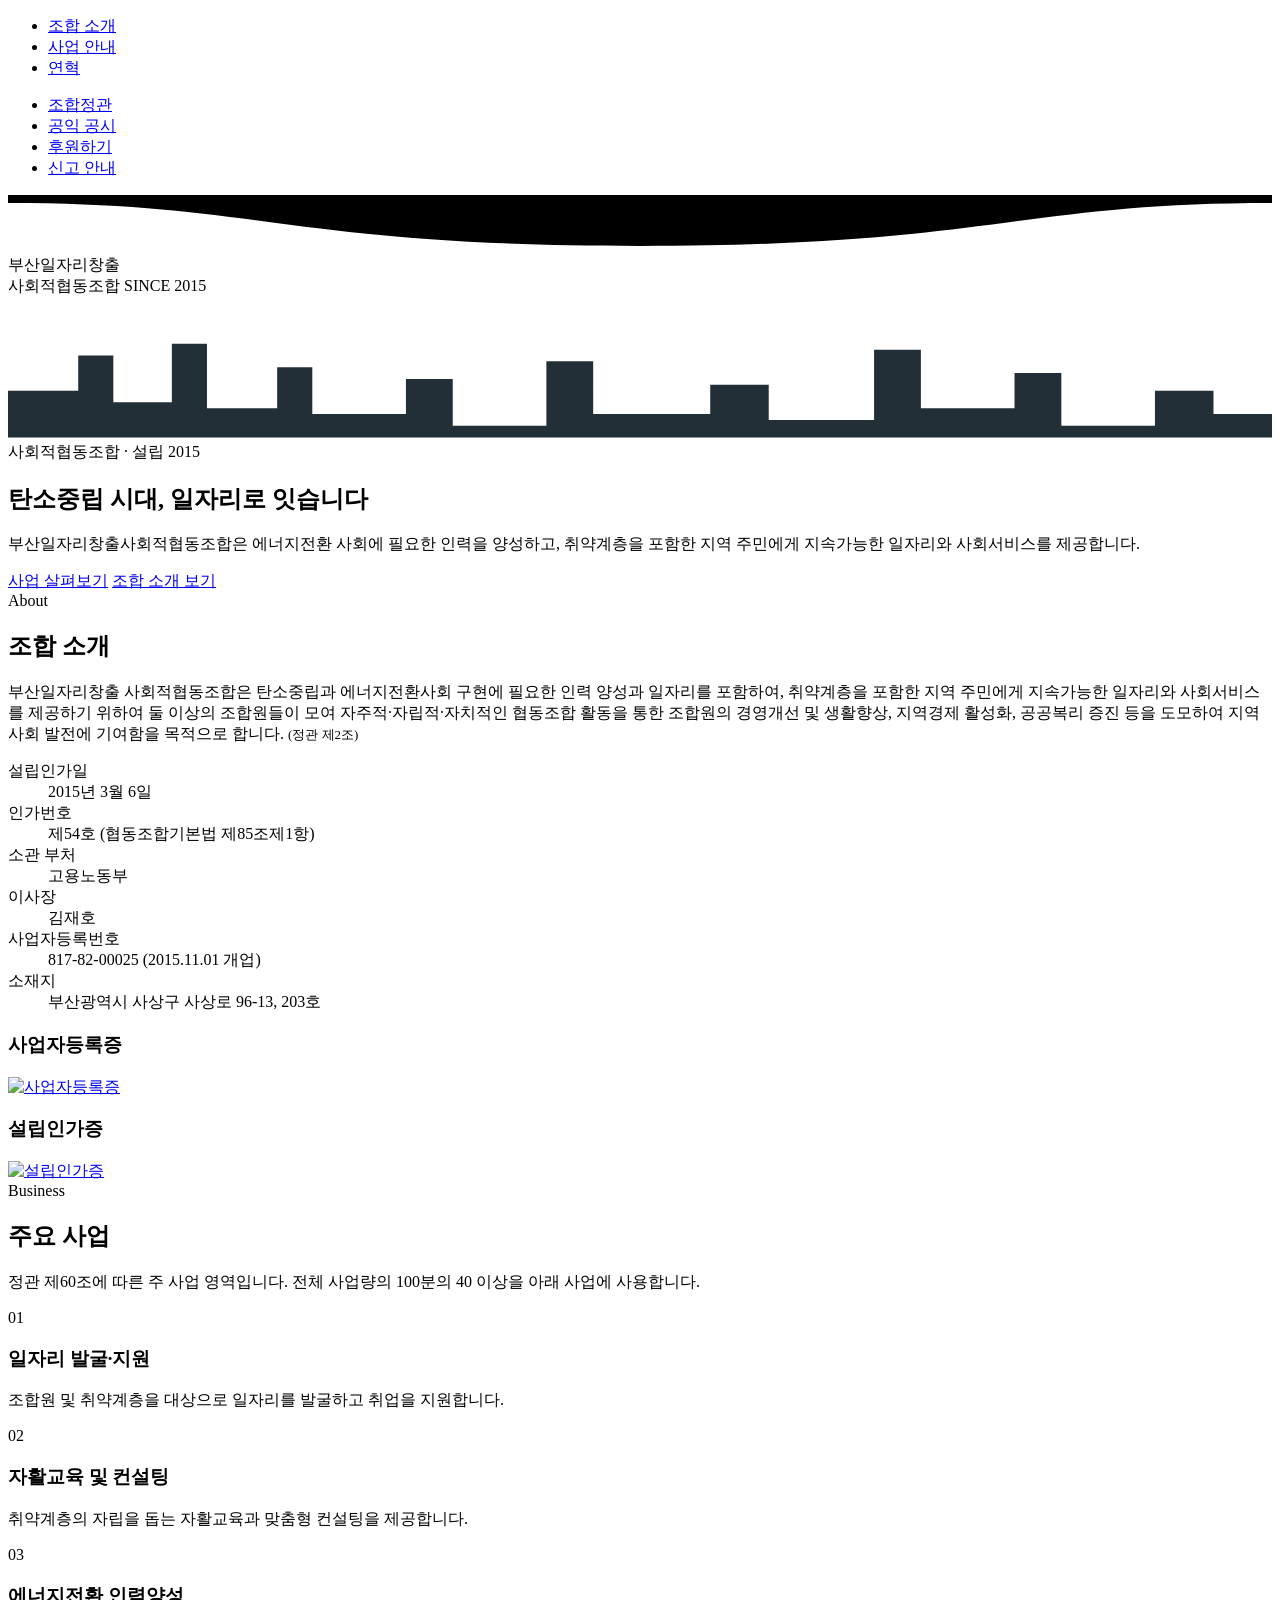
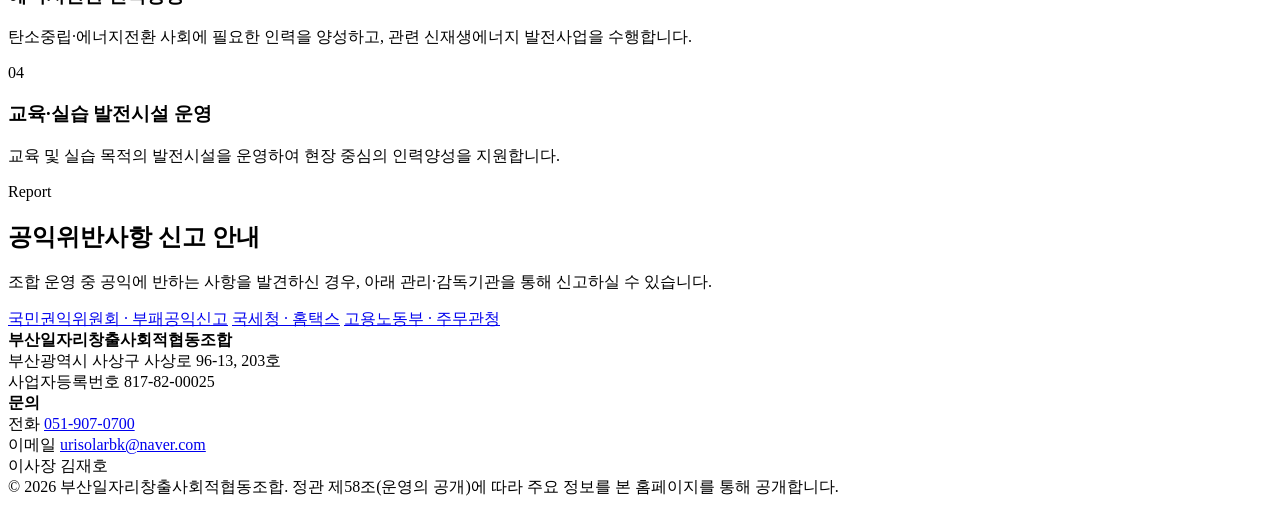
==== index.html @ 8a698aa3 "Add donation link to navigation menu" ====
<!DOCTYPE html>
<html lang="ko">
<head>
<meta charset="UTF-8">
<meta name="viewport" content="width=device-width, initial-scale=1.0">
<title>부산일자리창출사회적협동조합</title>
<meta name="description" content="부산일자리창출사회적협동조합 - 탄소중립·에너지전환 인력양성과 취약계층 일자리·사회서비스를 제공하는 사회적협동조합입니다.">
<link rel="preconnect" href="https://fonts.googleapis.com">
<link href="https://fonts.googleapis.com/css2?family=Noto+Serif+KR:wght@500;700;900&family=Noto+Sans+KR:wght@400;500;700&display=swap" rel="stylesheet">
<link rel="stylesheet" href="style.css">
  <meta name="google-site-verification" content="fuhwoI04CVjdQe6kmIng2stGraC-bw67WJQG1tqXW0I" />
</head>
  
<body>

<header class="header-shell">
  <div class="nav-row">
    <nav class="nav-left"><ul>
      <li><a href="#about">조합 소개</a></li>
      <li><a href="#business">사업 안내</a></li>
      <li><a href="history.html">연혁</a></li>
    </ul></nav>
    <div class="brand-spacer"></div>
    <nav class="nav-right"><ul>
      <li><a href="articles.html">조합정관</a></li>
      <li><a href="disclosure.html">공익 공시</a></li>
      <li><a href="donate.html">후원하기</a></li>
      <li><a href="#report">신고 안내</a></li>
    </ul></nav>
  </div>
  <div class="wave-wrap">
    <svg viewBox="0 0 1440 64" preserveAspectRatio="none">
      <path d="M0,0 L1440,0 L1440,9 C1150,9 1120,58 720,58 C320,58 290,9 0,9 Z" fill="var(--brand-1)"/>
      <path d="M0,9 C290,9 320,58 720,58 C1120,58 1150,9 1440,9" fill="none" stroke="var(--amber)" stroke-width="3"/>
    </svg>
  </div>
  <div class="brand-tab">
    <span class="bn">부산일자리창출<br>사회적협동조합</span>
    <span class="bs">SINCE 2015</span>
  </div>
</header>

<section class="hero">
  <svg class="skyline" viewBox="0 0 1080 120" preserveAspectRatio="none">
    <polygon points="0,120 0,80 60,80 60,50 90,50 90,90 140,90 140,40 170,40 170,95 230,95 230,60 260,60 260,100 340,100 340,70 380,70 380,110 460,110 460,55 500,55 500,100 600,100 600,75 650,75 650,105 740,105 740,45 780,45 780,95 860,95 860,65 900,65 900,110 980,110 980,80 1030,80 1030,100 1080,100 1080,120" fill="#0B1922" opacity="0.9"/>
  </svg>
  <div class="wrap hero-inner">
    <span class="eyebrow">사회적협동조합 · 설립 2015</span>
    <h1>탄소중립 시대, 일자리로 잇습니다</h1>
    <p>부산일자리창출사회적협동조합은 에너지전환 사회에 필요한 인력을 양성하고, 취약계층을 포함한 지역 주민에게 지속가능한 일자리와 사회서비스를 제공합니다.</p>
    <a href="#business" class="btn btn-primary">사업 살펴보기</a>
    <a href="#about" class="btn btn-ghost">조합 소개 보기</a>
  </div>
</section>

<section id="about">
  <div class="wrap">
    <div class="section-head">
      <span class="eyebrow">About</span>
      <h2>조합 소개</h2>
      <p>부산일자리창출 사회적협동조합은 탄소중립과 에너지전환사회 구현에 필요한 인력 양성과 일자리를 포함하여, 취약계층을 포함한 지역 주민에게 지속가능한 일자리와 사회서비스를 제공하기 위하여 둘 이상의 조합원들이 모여 자주적·자립적·자치적인 협동조합 활동을 통한 조합원의 경영개선 및 생활향상, 지역경제 활성화, 공공복리 증진 등을 도모하여 지역사회 발전에 기여함을 목적으로 합니다. <span style="color:var(--steel);font-size:13px;">(정관 제2조)</span></p>
    </div>
    
    <!-- 기본 정보 카드 -->
    <div class="info-card">
      <div class="info-row"><dt>설립인가일</dt><dd>2015년 3월 6일</dd></div>
      <div class="info-row"><dt>인가번호</dt><dd>제54호 (협동조합기본법 제85조제1항)</dd></div>
      <div class="info-row"><dt>소관 부처</dt><dd>고용노동부</dd></div>
      <div class="info-row"><dt>이사장</dt><dd>김재호</dd></div>
      <div class="info-row"><dt>사업자등록번호</dt><dd>817-82-00025 (2015.11.01 개업)</dd></div>
      <div class="info-row"><dt>소재지</dt><dd>부산광역시 사상구 사상로 96-13, 203호</dd></div>
    </div>

    <!-- 서류 이미지 좌우 가로 배치 영역 -->
    <div class="doc-image-grid">
      <div class="doc-image-box">
        <h3>사업자등록증</h3>
        <a href="사업자등록증.png" target="_blank" title="클릭 시 원본 크게 보기">
          <img src="사업자등록증.png" alt="사업자등록증">
        </a>
      </div>
      <div class="doc-image-box">
        <h3>설립인가증</h3>
        <a href="설립인가증.png" target="_blank" title="클릭 시 원본 크게 보기">
          <img src="설립인가증.png" alt="설립인가증">
        </a>
      </div>
    </div>

  </div>
</section>

<section class="alt" id="business">
  <div class="wrap">
    <div class="section-head">
      <span class="eyebrow">Business</span>
      <h2>주요 사업</h2>
      <p>정관 제60조에 따른 주 사업 영역입니다. 전체 사업량의 100분의 40 이상을 아래 사업에 사용합니다.</p>
    </div>
    <div class="biz-grid">
      <div class="biz-card">
        <span class="num">01</span>
        <h3>일자리 발굴·지원</h3>
        <p>조합원 및 취약계층을 대상으로 일자리를 발굴하고 취업을 지원합니다.</p>
      </div>
      <div class="biz-card">
        <span class="num">02</span>
        <h3>자활교육 및 컨설팅</h3>
        <p>취약계층의 자립을 돕는 자활교육과 맞춤형 컨설팅을 제공합니다.</p>
      </div>
      <div class="biz-card">
        <span class="num">03</span>
        <h3>에너지전환 인력양성</h3>
        <p>탄소중립·에너지전환 사회에 필요한 인력을 양성하고, 관련 신재생에너지 발전사업을 수행합니다.</p>
      </div>
      <div class="biz-card">
        <span class="num">04</span>
        <h3>교육·실습 발전시설 운영</h3>
        <p>교육 및 실습 목적의 발전시설을 운영하여 현장 중심의 인력양성을 지원합니다.</p>
      </div>
    </div>
  </div>
</section>

<div class="report-banner" id="report">
  <div class="wrap">
    <span class="eyebrow" style="color:var(--amber);">Report</span>
    <h2>공익위반사항 신고 안내</h2>
    <p>조합 운영 중 공익에 반하는 사항을 발견하신 경우, 아래 관리·감독기관을 통해 신고하실 수 있습니다.</p>
    <div class="report-links">
      <a class="report-link" href="https://www.clean.go.kr/" target="_blank" rel="noopener"><span class="dot"></span>국민권익위원회 · 부패공익신고</a>
      <a class="report-link" href="https://www.hometax.go.kr/" target="_blank" rel="noopener"><span class="dot"></span>국세청 · 홈택스</a>
      <a class="report-link" href="https://www.moel.go.kr/" target="_blank" rel="noopener"><span class="dot"></span>고용노동부 · 주무관청</a>
    </div>
  </div>
</div>

<footer id="contact">
  <div class="wrap foot-inner">
    <div>
      <strong>부산일자리창출사회적협동조합</strong><br>
      부산광역시 사상구 사상로 96-13, 203호<br>
      사업자등록번호 817-82-00025
    </div>
    <div>
      <strong>문의</strong><br>
      전화 <a href="tel:051-907-0700">051-907-0700</a><br>
      이메일 <a href="mailto:urisolarbk@naver.com">urisolarbk@naver.com</a><br>
      이사장 김재호
    </div>
  </div>
  <div class="wrap legal">
    &copy; 2026 부산일자리창출사회적협동조합. 정관 제58조(운영의 공개)에 따라 주요 정보를 본 홈페이지를 통해 공개합니다.
  </div>
</footer>

</body>
</html>
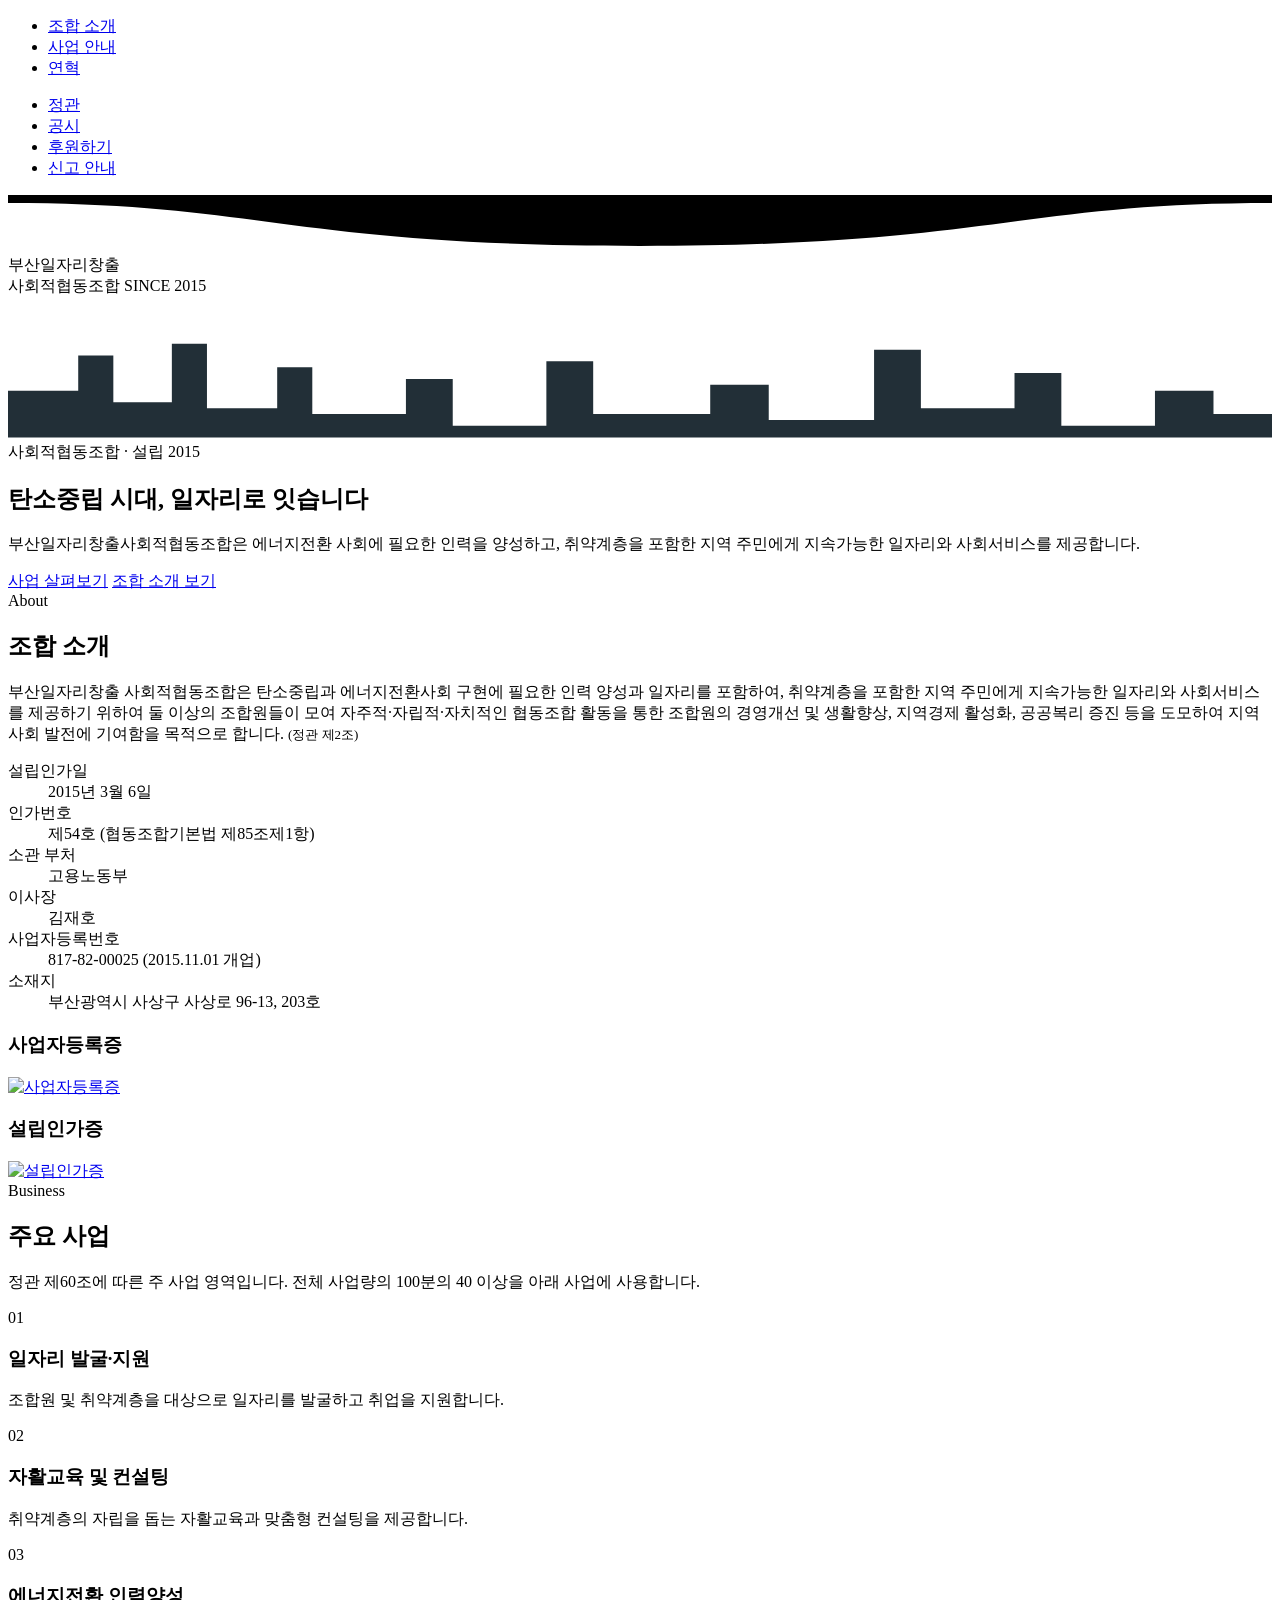
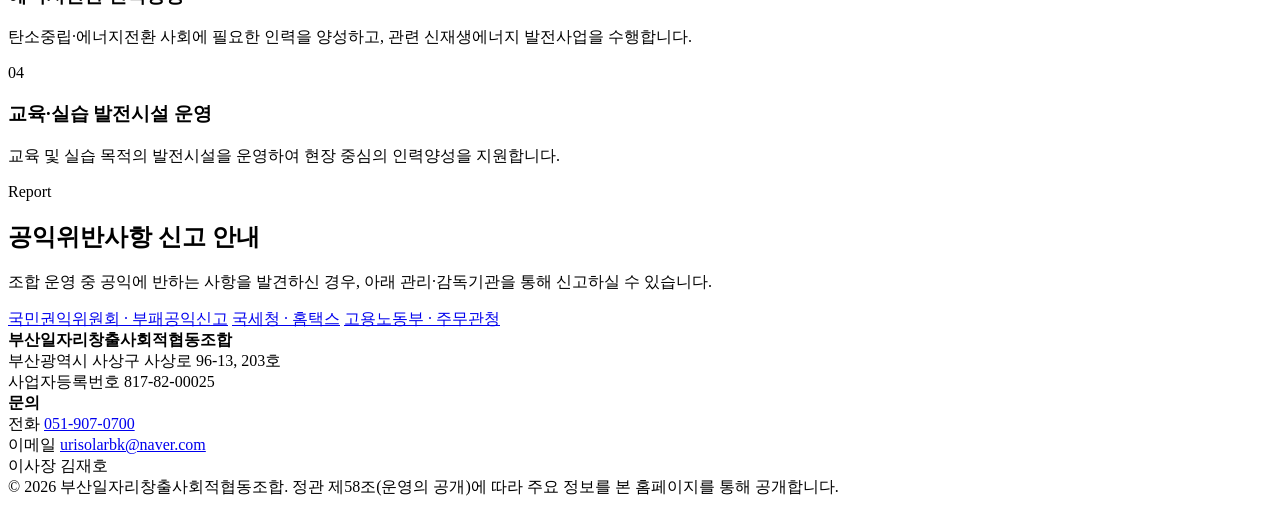
==== commit f963c195: "Update index.html" ====
--- a/index.html
+++ b/index.html
@@ -22,8 +22,8 @@
     </ul></nav>
     <div class="brand-spacer"></div>
     <nav class="nav-right"><ul>
-      <li><a href="articles.html">조합정관</a></li>
-      <li><a href="disclosure.html">공익 공시</a></li>
+      <li><a href="articles.html">정관</a></li>
+      <li><a href="disclosure.html">공시</a></li>
       <li><a href="donate.html">후원하기</a></li>
       <li><a href="#report">신고 안내</a></li>
     </ul></nav>
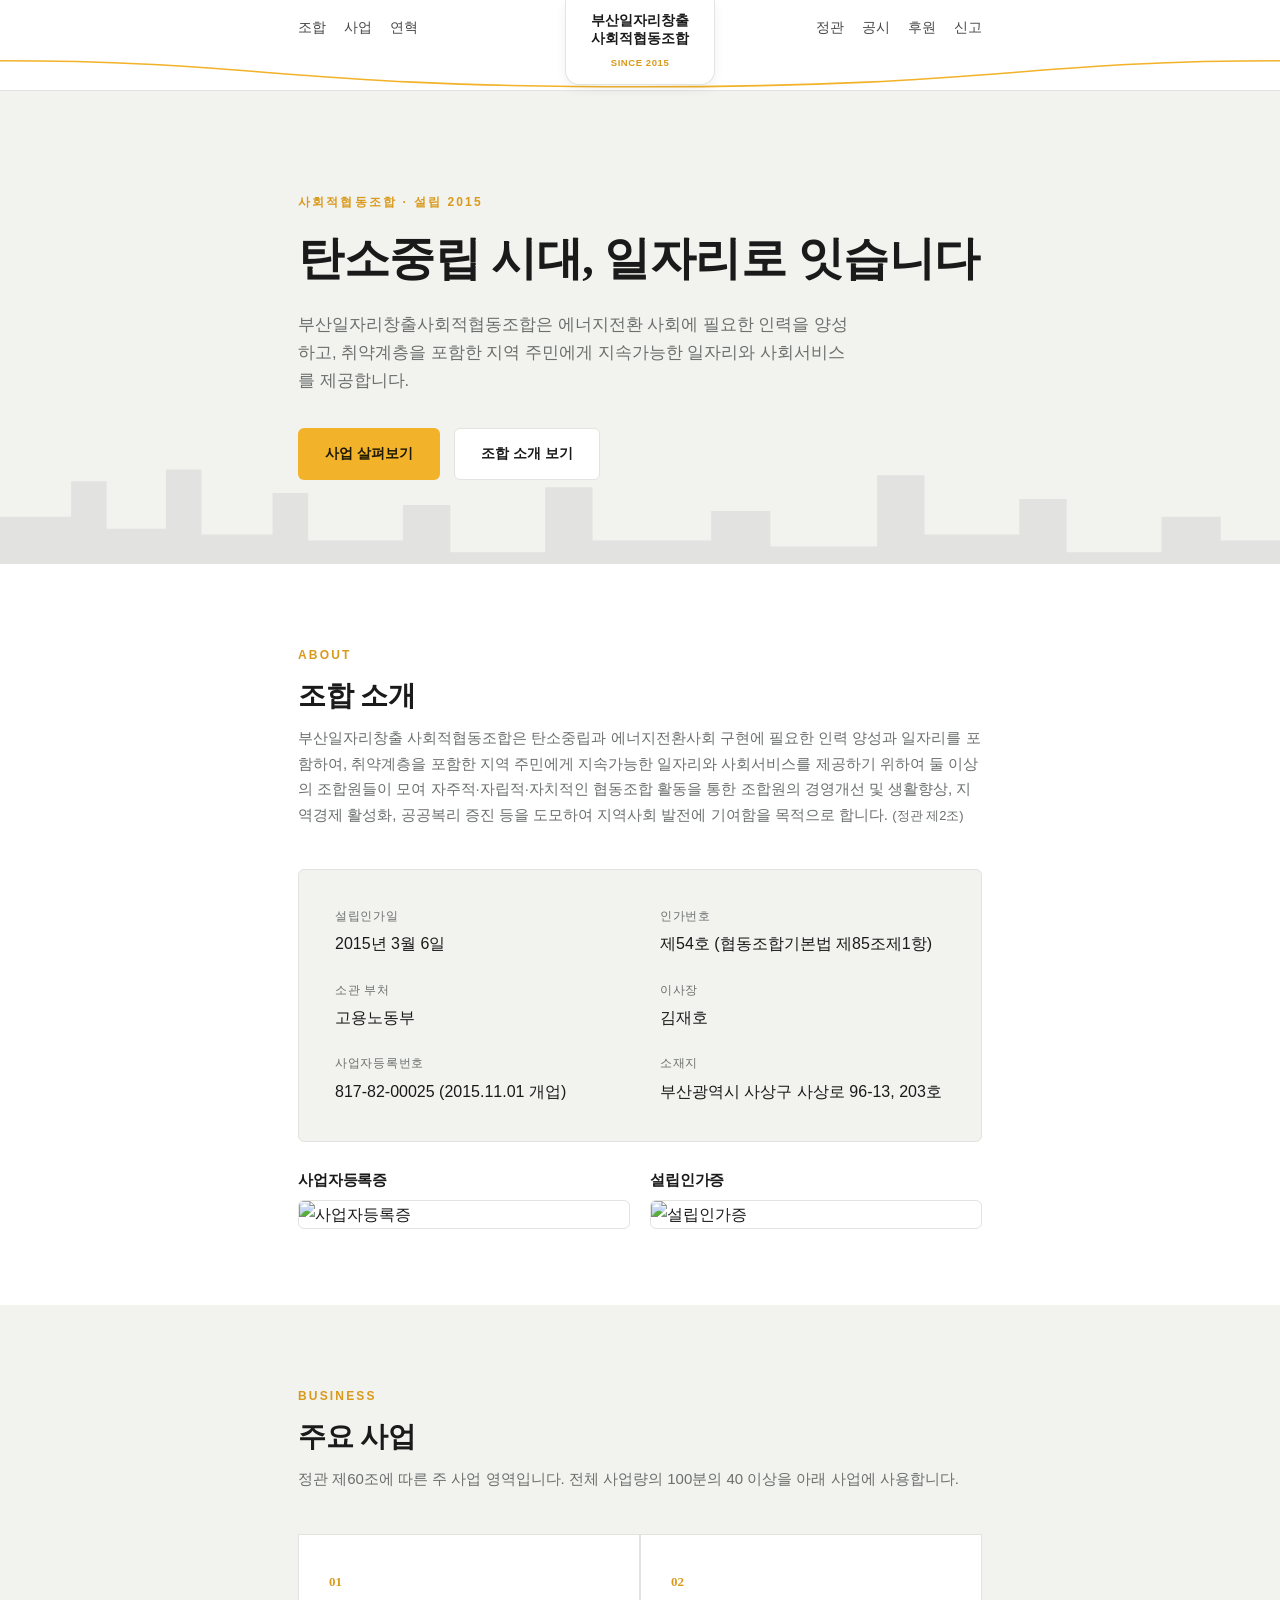
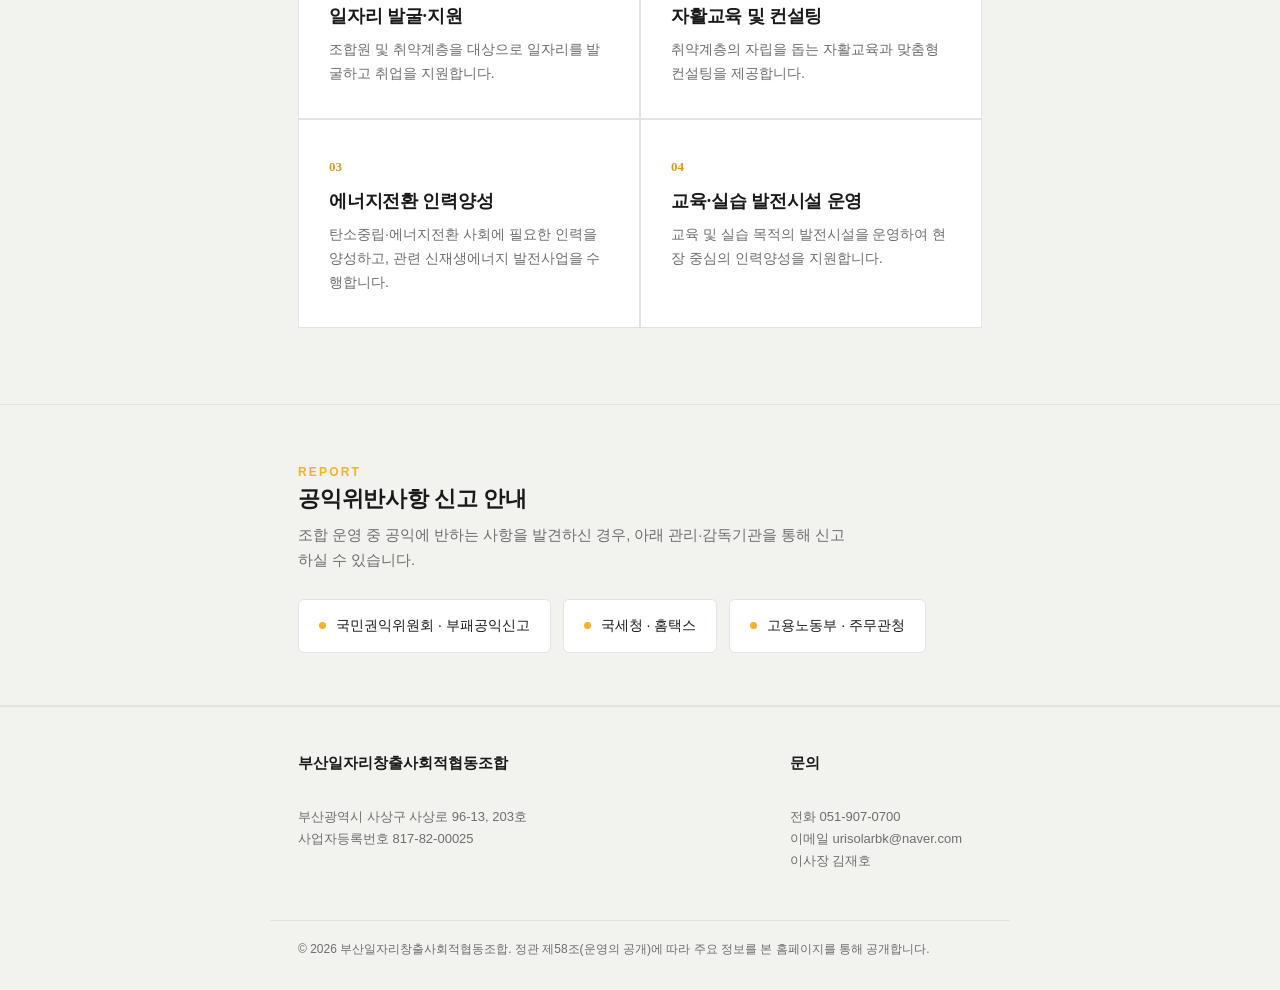
==== commit 387d463e: "Add files via upload" ====
--- a/index.html
+++ b/index.html
@@ -16,26 +16,26 @@
 <header class="header-shell">
   <div class="nav-row">
     <nav class="nav-left"><ul>
-      <li><a href="#about">조합 소개</a></li>
-      <li><a href="#business">사업 안내</a></li>
+      <li><a href="#about">조합</a></li>
+      <li><a href="#business">사업</a></li>
       <li><a href="history.html">연혁</a></li>
     </ul></nav>
     <div class="brand-spacer"></div>
     <nav class="nav-right"><ul>
       <li><a href="articles.html">정관</a></li>
       <li><a href="disclosure.html">공시</a></li>
-      <li><a href="donate.html">후원하기</a></li>
-      <li><a href="#report">신고 안내</a></li>
+      <li><a href="donate.html">후원</a></li>
+      <li><a href="#report">신고</a></li>
     </ul></nav>
   </div>
   <div class="wave-wrap">
     <svg viewBox="0 0 1440 64" preserveAspectRatio="none">
-      <path d="M0,0 L1440,0 L1440,9 C1150,9 1120,58 720,58 C320,58 290,9 0,9 Z" fill="var(--brand-1)"/>
+      <path d="M0,0 L1440,0 L1440,9 C1150,9 1120,58 720,58 C320,58 290,9 0,9 Z" fill="var(--paper)"/>
       <path d="M0,9 C290,9 320,58 720,58 C1120,58 1150,9 1440,9" fill="none" stroke="var(--amber)" stroke-width="3"/>
     </svg>
   </div>
   <div class="brand-tab">
-    <span class="bn">부산일자리창출<br>사회적협동조합</span>
+    <a href="index.html"><span class="bn">부산일자리창출<br>사회적협동조합</span></a>
     <span class="bs">SINCE 2015</span>
   </div>
 </header>
--- a/style.css
+++ b/style.css
@@ -0,0 +1,344 @@
+/* =========================================================
+   부산일자리창출사회적협동조합 — 화이트 · 라이트그레이 투톤 스타일시트
+   index.html / articles.html / disclosure.html / history.html 공유 파일
+   ========================================================= */
+
+:root {
+  --ink: #1A1A1A;           /* 본문/제목 텍스트 - 검정 */
+  --steel: #6B6F6D;          /* 서브 텍스트 - 중간 회색 */
+  --steel-line: #E3E3E0;     /* 옅은 테두리선 */
+  --paper: #FFFFFF;          /* 배경 화이트 */
+  --panel: #F2F2EF;          /* 연한 그레이 패널 배경 */
+  --amber: #F2B229;          /* 포인트 컬러 (버튼/강조용, 최소한만 사용) */
+  --amber-deep: #D99A1C;
+  --radius: 6px;
+  --content-w: 740px;
+  
+  /* 폰트 변수 정의 (필요시 이곳에서 글자체 일괄 변경 가능) */
+  --font-main: 'Noto Sans KR', sans-serif;
+  --font-serif: 'Noto Serif KR', serif;
+}
+
+*{box-sizing:border-box;margin:0;padding:0;}
+html{scroll-behavior:smooth;}
+body{
+  background:var(--paper);
+  color:var(--ink);
+  font-family:var(--font-main);
+  line-height:1.7;
+  -webkit-font-smoothing:antialiased;
+}
+h1,h2,h3{font-family:var(--font-serif);line-height:1.35;letter-spacing:-0.01em;color:var(--ink);}
+a{color:inherit;text-decoration:none;}
+.wrap{max-width:var(--content-w);margin:0 auto;padding:0 28px;}
+.eyebrow{font-size:12px;font-weight:700;letter-spacing:.18em;color:var(--amber-deep);text-transform:uppercase;}
+
+/* ---------- Header: 화이트 배경 ---------- */
+.header-shell{
+  position:sticky;
+  top:0;
+  background:#FFFFFF;
+  border-bottom:1px solid var(--steel-line);
+  z-index:50;
+}
+
+.nav-row{
+  display:flex;
+  align-items:center;            /* 메뉴와 중앙 브랜드 상하 정렬 */
+  justify-content:space-between;
+  max-width:calc(var(--content-w) - 56px); /* 본문 실제 텍스트 폭(684px)에 정확히 맞춤 */
+  margin:0 auto;
+  padding:16px 0;                          /* 좌우 패딩을 제거하여 양끝 라인 일치 */
+}
+
+.nav-row ul{
+  display:flex;
+  list-style:none;
+  font-size:14px;
+  color:var(--ink);
+  flex-wrap:nowrap;              /* pc버튼 줄바꿈 방지 */
+}
+
+/* 좌우 메뉴 간격 조정 */
+.nav-left ul li{ margin:0 18px 0 0; }
+.nav-right ul li{ margin:0 0 0 18px; }
+
+.nav-row a{
+  font-family:var(--font-main);
+  color:var(--ink);
+  opacity:.8;
+  text-decoration:none;
+  transition:opacity .15s,color .15s;
+  white-space:nowrap;
+}
+.nav-row a:hover{opacity:1;color:var(--amber-deep);}
+.nav-row a.active{opacity:1;color:var(--amber-deep);font-weight:700;}
+
+/* 중앙 브랜드 탭 레이아웃 보정 */
+.brand-spacer{
+  width:160px; /* 기존 210px에서 본문 폭(740px)에 맞추어 축소 */
+  flex:none;
+}
+
+.brand-tab{
+  position:absolute;
+  top:0;
+  left:50%;
+  transform:translateX(-50%);
+  width:150px;
+  background:#FFFFFF;
+  border:1px solid var(--steel-line);
+  border-top:none;
+  border-radius:0 0 14px 14px;
+  padding:12px 8px 10px;
+  text-align:center;
+  z-index:5;
+  box-shadow:0 4px 12px rgba(0,0,0,.06);
+}
+
+.brand-tab .bn{
+  font-family:var(--font-main);
+  font-weight:700;
+  font-size:14px;
+  color:var(--ink);
+  line-height:1.25;
+  display:block;
+  letter-spacing:-.01em;
+}
+.brand-tab .bs{
+  display:inline-block;
+  margin-top:4px;
+  font-size:9.5px;
+  color:var(--amber-deep);
+  letter-spacing:.06em;
+  font-weight:700;
+}
+
+/* 헤더 하단 물결(amber 곡선) */
+.wave-wrap{position:relative;line-height:0;}
+.wave-wrap svg{display:block;width:100%;height:34px;}
+
+/* 반응형 모바일 처리 */
+@media (max-width:760px){
+  .header-shell{display:flex;flex-direction:column;}
+  .wave-wrap{display:none;}
+  .nav-row{order:2;flex-direction:column;padding:0 20px 22px;max-width:none;}
+  .nav-row ul{justify-content:center;flex-wrap:wrap;}
+  .nav-left ul li{margin:5px 9px;}
+  .nav-right ul li{margin:5px 9px;}
+  .brand-spacer{display:none;}
+  .brand-tab{order:1;position:static;transform:none;margin:0 auto;width:200px;box-shadow:none;padding:26px 10px 16px;}
+}
+
+/* ---------- 홈페이지 히어로 (index.html) - 연한 그레이 패널 ---------- */
+.hero{
+  background:var(--panel);
+  color:var(--ink);
+  padding:96px 0 84px;
+  position:relative;
+  overflow:hidden;
+}
+.hero svg.skyline{
+  position:absolute;left:0;right:0;bottom:0;width:100%;height:auto;opacity:.07;
+}
+.hero-inner{max-width:var(--content-w);position:relative;z-index:2;}
+.hero h1{
+  font-size:clamp(30px,4.6vw,46px);
+  font-weight:900;
+  margin:14px 0 20px;
+  color:var(--ink);
+}
+.hero p{
+  font-size:16.5px;
+  color:var(--steel);
+  max-width:560px;
+  margin-bottom:34px;
+}
+.btn{
+  display:inline-block;
+  padding:13px 26px;
+  font-size:14px;
+  font-weight:700;
+  border-radius:var(--radius);
+  border:1px solid transparent;
+  cursor:pointer;
+  font-family:var(--font-main);
+}
+.btn-primary{background:var(--amber);color:#1F1904;}
+.btn-primary:hover{background:var(--amber-deep);}
+.btn-ghost{border-color:var(--steel-line);color:var(--ink);margin-left:10px;background:#fff;}
+.btn-ghost:hover{border-color:var(--ink);background:var(--panel);}
+
+/* ---------- 서브페이지 히어로 (articles.html / disclosure.html / history.html) ---------- */
+.page-hero{
+  background:var(--panel);
+  color:var(--ink);padding:64px 0 52px;
+}
+.page-hero h1{font-size:clamp(28px,4.2vw,40px);font-weight:900;margin:12px 0 16px;color:var(--ink);}
+.page-hero p{color:var(--steel);font-size:15.5px;max-width:var(--content-w);}
+.hero-meta{display:flex;flex-wrap:wrap;margin:22px 0 -14px -36px;padding-top:26px;border-top:1px solid var(--steel-line);}
+.hero-meta div{font-size:12px;color:var(--steel);letter-spacing:.04em;margin:8px 0 14px 36px;}
+.hero-meta strong{display:block;color:var(--ink);font-size:14.5px;font-weight:500;margin-top:4px;font-family:var(--font-serif);}
+
+/* ---------- 섹션 공통 ---------- */
+section{padding:76px 0;}
+section.alt{background:var(--panel);}
+.section-head{max-width:none;margin-bottom:42px;}
+.section-head h2{font-size:28px;margin-top:10px;color:var(--ink);}
+.section-head p{color:var(--steel);font-size:15px;margin-top:10px;max-width:none;}
+.doc-body{max-width:var(--content-w);margin:0 auto;}
+
+/* ---------- 조합 소개: 설립정보 카드 (index.html) ---------- */
+.info-card{
+  background:var(--panel);
+  color:var(--ink);
+  border:1px solid var(--steel-line);
+  border-radius:var(--radius);
+  padding:36px;
+  display:grid;
+  grid-template-columns:repeat(2,1fr);
+  gap:22px 40px;
+}
+@media (max-width:640px){.info-card{grid-template-columns:1fr;}}
+.info-row dt{font-size:12px;color:var(--steel);letter-spacing:.06em;margin-bottom:4px;}
+.info-row dd{font-size:16px;font-weight:500;color:var(--ink);}
+
+/* ---------- 조합 소개: 서류 이미지 (index.html) ---------- */
+.doc-image-grid{display:grid;grid-template-columns:1fr 1fr;gap:20px;margin-top:28px;}
+@media (max-width:640px){.doc-image-grid{grid-template-columns:1fr;}}
+.doc-image-box h3{font-size:15px;margin-bottom:10px;color:var(--ink);}
+.doc-image-box img{width:100%;height:auto;border:1px solid var(--steel-line);border-radius:var(--radius);display:block;}
+
+/* ---------- 사업 안내: 사업 카드 (index.html) ---------- */
+.biz-grid{
+  display:grid;grid-template-columns:repeat(2,1fr);gap:2px;
+  background:var(--steel-line);
+  border:1px solid var(--steel-line);
+}
+@media (max-width:640px){.biz-grid{grid-template-columns:1fr;}}
+.biz-card{
+  background:var(--paper);
+  padding:32px 30px;
+}
+.biz-card .num{
+  font-family:var(--font-serif);
+  font-size:13px;color:var(--amber-deep);font-weight:700;
+}
+.biz-card h3{font-size:18px;margin:10px 0 10px;color:var(--ink);}
+.biz-card p{font-size:14px;color:var(--steel);}
+
+/* ---------- 신고 안내 배너 (index.html) ---------- */
+.report-banner{
+  background:var(--panel);
+  color:var(--ink);
+  padding:52px 0;
+  border-top:1px solid var(--steel-line);
+  border-bottom:1px solid var(--steel-line);
+}
+.report-banner h2{color:var(--ink);font-size:22px;}
+.report-banner p{color:var(--steel);font-size:14.5px;margin:10px 0 26px;max-width:560px;}
+.report-links{display:flex;flex-wrap:wrap;gap:12px;}
+.report-link{
+  display:flex;align-items:center;gap:10px;
+  background:#fff;
+  border:1px solid var(--steel-line);
+  padding:14px 20px;border-radius:var(--radius);
+  font-size:14px;font-weight:500;color:var(--ink);
+  transition:border-color .15s, background .15s;
+  font-family:var(--font-main);
+}
+.report-link:hover{border-color:var(--amber);background:#FDF6E7;}
+.report-link .dot{width:7px;height:7px;background:var(--amber);border-radius:50%;flex:none;}
+
+/* ---------- 조합정관: 목차 그리드 (articles.html) ---------- */
+.toc-grid{display:grid;grid-template-columns:repeat(3,1fr);gap:2px;background:var(--steel-line);border:1px solid var(--steel-line);}
+@media (max-width:760px){.toc-grid{grid-template-columns:repeat(2,1fr);}}
+@media (max-width:480px){.toc-grid{grid-template-columns:1fr;}}
+.toc-item{
+  background:#fff;padding:18px 20px;font-size:14px;display:flex;flex-direction:column;gap:4px;
+  transition:background .15s;border-left:3px solid transparent;cursor:pointer;
+  font-family:var(--font-main);
+}
+.toc-item:hover{background:var(--panel);}
+.toc-item.current{background:var(--panel);border-left-color:var(--amber);}
+.toc-item .toc-num{font-family:var(--font-serif);font-size:12px;color:var(--amber-deep);font-weight:700;}
+.toc-item .toc-title{font-weight:500;color:var(--ink);}
+
+/* ---------- 조합정관: 장 단위 표시 프레임 (articles.html) ---------- */
+.doc-frame{border:1px solid var(--steel-line);background:#fff;}
+.doc-frame-bar{
+  display:flex;align-items:flex-end;justify-content:space-between;gap:16px;flex-wrap:wrap;
+  padding:22px 30px;border-bottom:1px solid var(--steel-line);background:var(--panel);
+}
+.doc-frame-bar .eyebrow{display:block;margin-bottom:6px;}
+.doc-frame-bar h2{font-size:21px;color:var(--ink);}
+.doc-frame-nav{display:flex;gap:2px;flex:none;}
+.frame-nav-btn{
+  font-family:var(--font-main);font-size:12.5px;font-weight:700;color:var(--ink);
+  background:#fff;border:1px solid var(--steel-line);padding:9px 14px;cursor:pointer;transition:background .15s,color .15s;
+}
+.frame-nav-btn:hover:not(:disabled){background:var(--amber);color:#1F1904;border-color:var(--amber);}
+.frame-nav-btn:disabled{color:var(--steel-line);cursor:default;}
+.doc-scroll{max-height:620px;overflow-y:auto;padding:32px 30px;}
+.panel{display:none;}
+.panel.active{display:block;}
+.article{margin-bottom:36px;}
+.article:last-child{margin-bottom:4px;}
+.article h3{font-size:16px;font-weight:700;color:var(--ink);margin-bottom:12px;font-family:var(--font-serif);}
+.article-note{display:inline-block;font-size:11.5px;font-weight:500;padding:2px 9px;border-radius:var(--radius);vertical-align:middle;letter-spacing:.02em;}
+.article-note.done{background:#FBF0D9;color:var(--amber-deep);}
+.article-note.pending{background:var(--panel);color:var(--steel);}
+p.clause{font-size:15px;color:var(--ink);line-height:1.85;margin-bottom:9px;padding-left:1.5em;text-indent:-1.5em;}
+p.plain{font-size:15px;color:var(--ink);line-height:1.85;margin-bottom:9px;}
+.item-list{list-style:decimal;padding-left:1.5em;margin:8px 0 16px;}
+.item-list li{font-size:14.5px;color:var(--ink);line-height:1.8;margin-bottom:6px;}
+.sub-list{list-style:none;padding-left:1.2em;margin:6px 0;}
+.sub-list li{font-size:14px;color:var(--steel);line-height:1.75;margin-bottom:5px;}
+.addendum-text{font-size:15px;color:var(--ink);line-height:1.85;}
+@media (max-width:600px){
+  .doc-frame-bar{padding:18px 20px;}
+  .doc-scroll{padding:24px 20px;max-height:64vh;}
+}
+
+/* ---------- 공익 공시: 기부금 표 (disclosure.html) ---------- */
+.disclosure-table{
+  width:100%;border-collapse:collapse;background:#fff;
+  border:1px solid var(--steel-line);
+}
+.disclosure-table th,.disclosure-table td{
+  padding:16px 20px;text-align:left;font-size:14.5px;
+  border-bottom:1px solid var(--steel-line);
+}
+.disclosure-table th{
+  background:var(--panel);font-size:12px;letter-spacing:.06em;color:var(--steel);
+  text-transform:uppercase;font-weight:700;
+}
+.empty-note{
+  margin-top:16px;font-size:13.5px;color:var(--steel);
+  padding:14px 18px;border-left:3px solid var(--amber);background:var(--panel);
+}
+
+/* ---------- 연혁: 타임라인 (history.html) ---------- */
+.timeline{max-width:var(--content-w);margin:0 auto;}
+.tl-year-group{display:flex;gap:24px;padding:26px 0;border-top:1px solid var(--steel-line);}
+.tl-year-group:first-child{border-top:none;padding-top:0;}
+.tl-year{flex:none;width:84px;font-family:var(--font-serif);font-size:26px;font-weight:900;color:var(--amber-deep);padding-top:2px;}
+.tl-events{flex:1;border-left:2px solid var(--steel-line);padding-left:26px;}
+.tl-event{position:relative;margin-bottom:16px;}
+.tl-event:last-child{margin-bottom:0;}
+.tl-event::before{content:'';position:absolute;left:-31px;top:6px;width:8px;height:8px;border-radius:50%;background:var(--amber);}
+.tl-date{display:block;font-size:12px;color:var(--steel);letter-spacing:.03em;margin-bottom:3px;font-weight:700;}
+.tl-event p{font-size:14.5px;color:var(--ink);line-height:1.7;}
+@media (max-width:560px){
+  .tl-year-group{gap:14px;}
+  .tl-year{width:56px;font-size:19px;}
+  .tl-events{padding-left:18px;}
+  .tl-event::before{left:-23px;}
+}
+
+/* ---------- 푸터 (모든 페이지 공통) ---------- */
+footer{background:var(--panel);color:var(--steel);padding:44px 0 30px;font-size:13px;border-top:1px solid var(--steel-line);}
+footer .foot-inner{display:flex;justify-content:space-between;flex-wrap:wrap;}
+footer .foot-inner>div{margin:0 20px 20px 0;}
+footer strong{color:var(--ink);font-family:var(--font-serif);font-size:15px;display:block;margin-bottom:8px;}
+footer .legal{margin-top:28px;font-size:12px;color:var(--steel);border-top:1px solid var(--steel-line);padding-top:18px;}
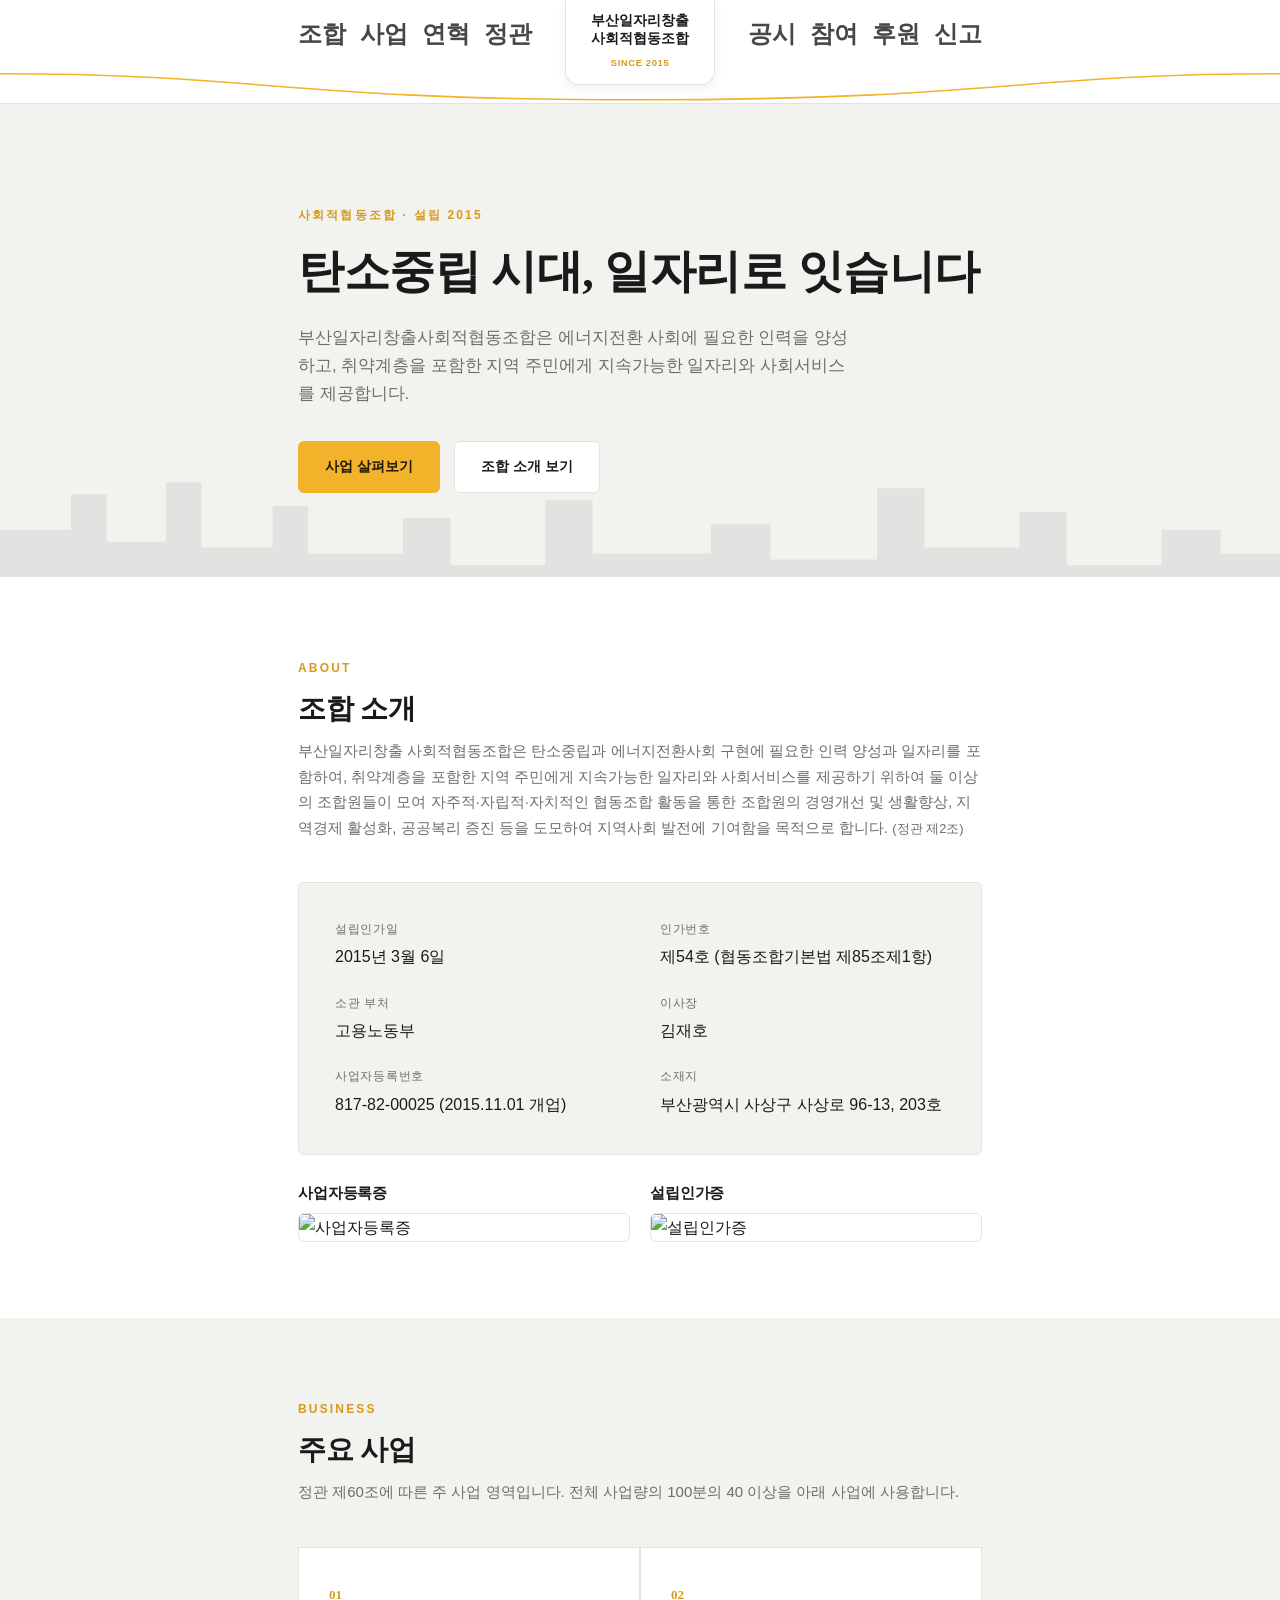
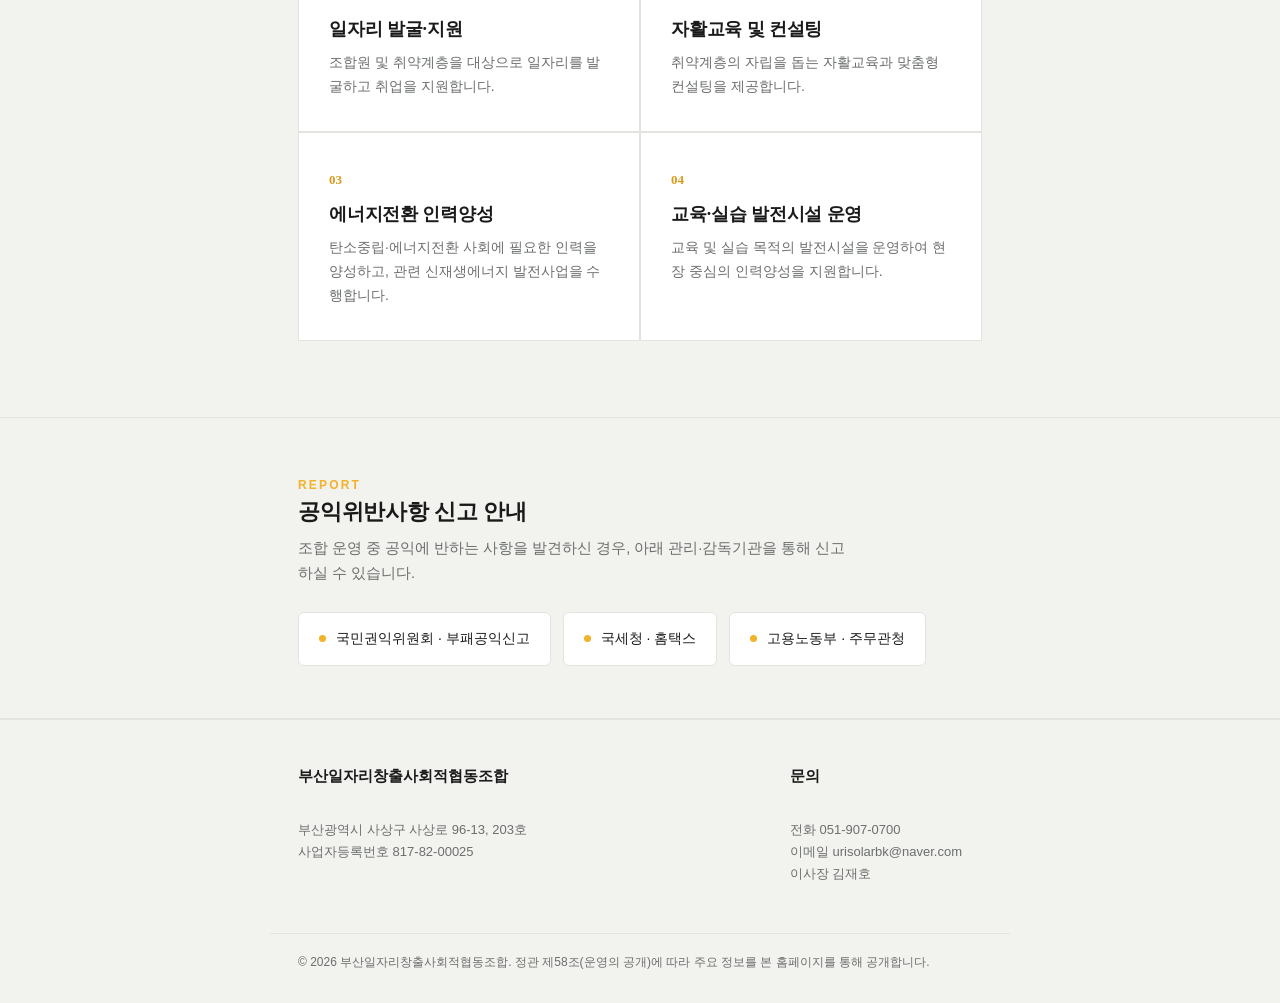
==== commit 87a11a54: "Add files via upload" ====
--- a/index.html
+++ b/index.html
@@ -5,10 +5,18 @@
 <meta name="viewport" content="width=device-width, initial-scale=1.0">
 <title>부산일자리창출사회적협동조합</title>
 <meta name="description" content="부산일자리창출사회적협동조합 - 탄소중립·에너지전환 인력양성과 취약계층 일자리·사회서비스를 제공하는 사회적협동조합입니다.">
+<meta property="og:type" content="website">
+<meta property="og:site_name" content="부산일자리창출사회적협동조합">
+<meta property="og:title" content="부산일자리창출사회적협동조합">
+<meta property="og:description" content="탄소중립·에너지전환 인력양성과 취약계층 일자리·사회서비스를 제공하는 사회적협동조합입니다.">
+<meta property="og:url" content="https://bsjob2015.github.io/bsjob2015/">
+<meta property="og:locale" content="ko_KR">
+<meta property="og:image" content="https://bsjob2015.github.io/bsjob2015/설립인가증.png">
 <link rel="preconnect" href="https://fonts.googleapis.com">
 <link href="https://fonts.googleapis.com/css2?family=Noto+Serif+KR:wght@500;700;900&family=Noto+Sans+KR:wght@400;500;700&display=swap" rel="stylesheet">
 <link rel="stylesheet" href="style.css">
   <meta name="google-site-verification" content="fuhwoI04CVjdQe6kmIng2stGraC-bw67WJQG1tqXW0I" />
+  <meta name="naver-site-verification" content="af05bf937a5e484f334cda7ac28cd1d4e154e9d8" />
 </head>
   
 <body>
@@ -19,11 +27,12 @@
       <li><a href="#about">조합</a></li>
       <li><a href="#business">사업</a></li>
       <li><a href="history.html">연혁</a></li>
+      <li><a href="articles.html">정관</a></li>
     </ul></nav>
     <div class="brand-spacer"></div>
     <nav class="nav-right"><ul>
-      <li><a href="articles.html">정관</a></li>
       <li><a href="disclosure.html">공시</a></li>
+      <li><a href="participate.html">참여</a></li>
       <li><a href="donate.html">후원</a></li>
       <li><a href="#report">신고</a></li>
     </ul></nav>
@@ -154,5 +163,46 @@
   </div>
 </footer>
 
+<script>
+(function(){
+  var base = "부산일자리창출사회적협동조합";
+  // 앵커 섹션 id → 표시할 라벨
+  var labels = { about: "조합", business: "사업", report: "신고" };
+  var order = ["about", "business", "report"];
+
+  function setTitle(label){
+    document.title = label ? (label + " | " + base) : base;
+  }
+
+  // 메뉴 클릭 시 즉시 제목 변경
+  document.querySelectorAll('a[href^="#"]').forEach(function(a){
+    a.addEventListener('click', function(){
+      var id = a.getAttribute('href').slice(1);
+      if(labels[id]) setTitle(labels[id]);
+    });
+  });
+
+  // 스크롤 위치에 따라 제목 자동 변경
+  if('IntersectionObserver' in window){
+    var visible = {};
+    var observer = new IntersectionObserver(function(entries){
+      entries.forEach(function(e){
+        visible[e.target.id] = e.isIntersecting;
+      });
+      var found = null;
+      for(var i = 0; i < order.length; i++){
+        if(visible[order[i]]){ found = order[i]; break; }
+      }
+      setTitle(found ? labels[found] : null);
+    }, { rootMargin: "-45% 0px -45% 0px" });
+
+    order.forEach(function(id){
+      var el = document.getElementById(id);
+      if(el) observer.observe(el);
+    });
+  }
+})();
+</script>
+
 </body>
 </html>
--- a/style.css
+++ b/style.css
@@ -13,10 +13,14 @@
   --amber-deep: #D99A1C;
   --radius: 6px;
   --content-w: 740px;
-  
+
   /* 폰트 변수 정의 (필요시 이곳에서 글자체 일괄 변경 가능) */
   --font-main: 'Noto Sans KR', sans-serif;
   --font-serif: 'Noto Serif KR', serif;
+
+  /* 상단 메뉴 글자 크기 (조합 소개 h2와 동일한 28px)
+     ▶ 너무 크게 느껴지면 이 값만 22px, 20px 등으로 낮추면 전체가 함께 줄어듭니다. */
+  --nav-size: 24px;
 }
 
 *{box-sizing:border-box;margin:0;padding:0;}
@@ -48,23 +52,27 @@
   justify-content:space-between;
   max-width:calc(var(--content-w) - 56px); /* 본문 실제 텍스트 폭(684px)에 정확히 맞춤 */
   margin:0 auto;
-  padding:16px 0;                          /* 좌우 패딩을 제거하여 양끝 라인 일치 */
+  padding:14px 0;                          /* 좌우 패딩을 제거하여 양끝 라인 일치 */
 }
 
 .nav-row ul{
   display:flex;
   list-style:none;
-  font-size:14px;
+  font-size:var(--nav-size);     /* 14px → 조합 소개와 동일한 28px */
+  font-family:var(--font-serif); /* 추가: 조합 소개와 같은 세리프 글꼴 */
+  font-weight:700;               /* 추가: 조합 소개와 같은 굵기 */
   color:var(--ink);
   flex-wrap:nowrap;              /* pc버튼 줄바꿈 방지 */
 }
 
-/* 좌우 메뉴 간격 조정 */
-.nav-left ul li{ margin:0 18px 0 0; }
-.nav-right ul li{ margin:0 0 0 18px; }
+/* 좌우 메뉴 간격 조정 (글자가 커진 만큼 여백을 18px → 14px로 축소해
+   가운데 로고 탭과 겹치지 않게 함) */
+.nav-left ul li{ margin:0 14px 0 0; }
+.nav-right ul li{ margin:0 0 0 14px; }
 
 .nav-row a{
-  font-family:var(--font-main);
+  font-family:var(--font-serif); /* main → serif : 링크에도 세리프 적용 */
+  font-weight:700;               /* 추가 */
   color:var(--ink);
   opacity:.8;
   text-decoration:none;
@@ -72,11 +80,11 @@
   white-space:nowrap;
 }
 .nav-row a:hover{opacity:1;color:var(--amber-deep);}
-.nav-row a.active{opacity:1;color:var(--amber-deep);font-weight:700;}
+.nav-row a.active{opacity:1;color:var(--amber-deep);}
 
 /* 중앙 브랜드 탭 레이아웃 보정 */
 .brand-spacer{
-  width:160px; /* 기존 210px에서 본문 폭(740px)에 맞추어 축소 */
+  width:160px; /* 좌우 메뉴 사이에 로고 탭(150px)이 들어갈 중앙 여백 확보 */
   flex:none;
 }
 
@@ -123,9 +131,13 @@
   .header-shell{display:flex;flex-direction:column;}
   .wave-wrap{display:none;}
   .nav-row{order:2;flex-direction:column;padding:0 20px 22px;max-width:none;}
-  .nav-row ul{justify-content:center;flex-wrap:wrap;}
-  .nav-left ul li{margin:5px 9px;}
-  .nav-right ul li{margin:5px 9px;}
+  .nav-row ul{
+    justify-content:center;
+    flex-wrap:wrap;
+    font-size:19px;             /* 모바일에서는 28px이 너무 커 줄바꿈이 과해지므로 축소 */
+  }
+  .nav-left ul li{margin:6px 11px;}
+  .nav-right ul li{margin:6px 11px;}
   .brand-spacer{display:none;}
   .brand-tab{order:1;position:static;transform:none;margin:0 auto;width:200px;box-shadow:none;padding:26px 10px 16px;}
 }
